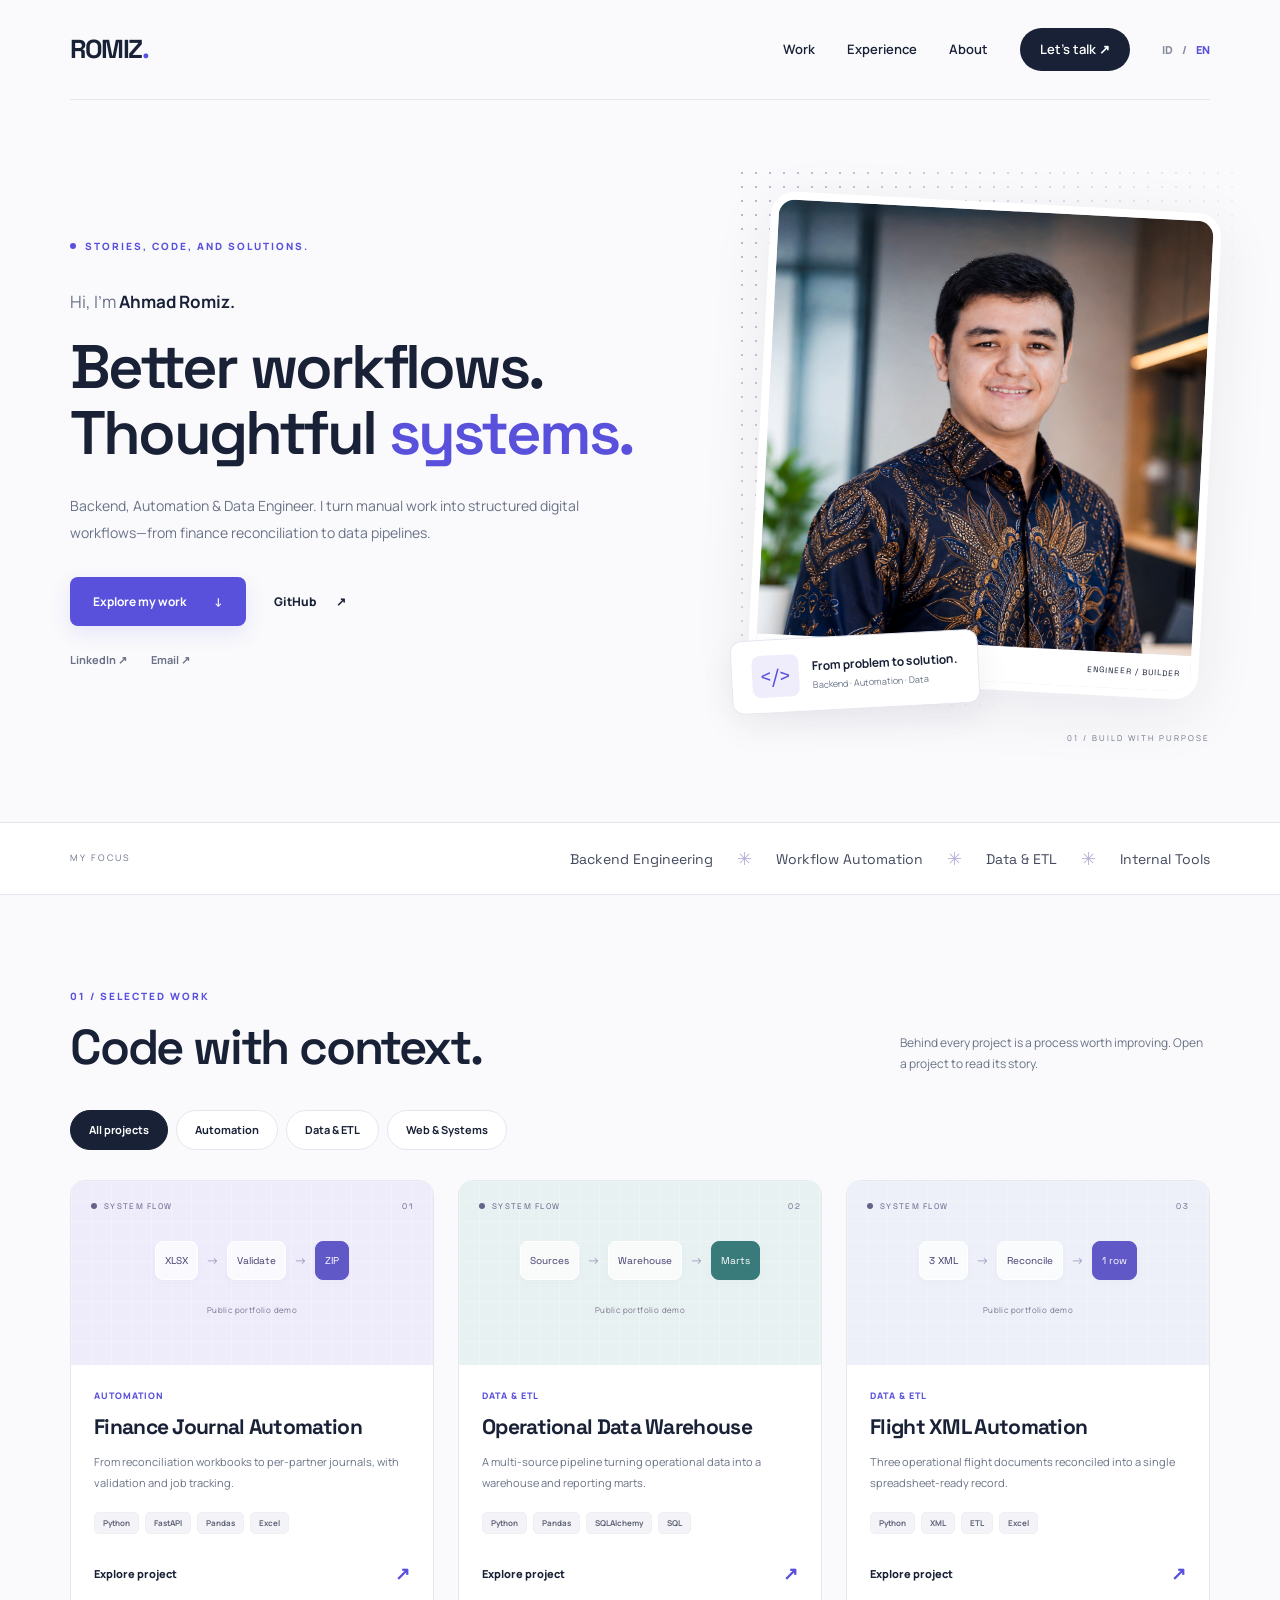
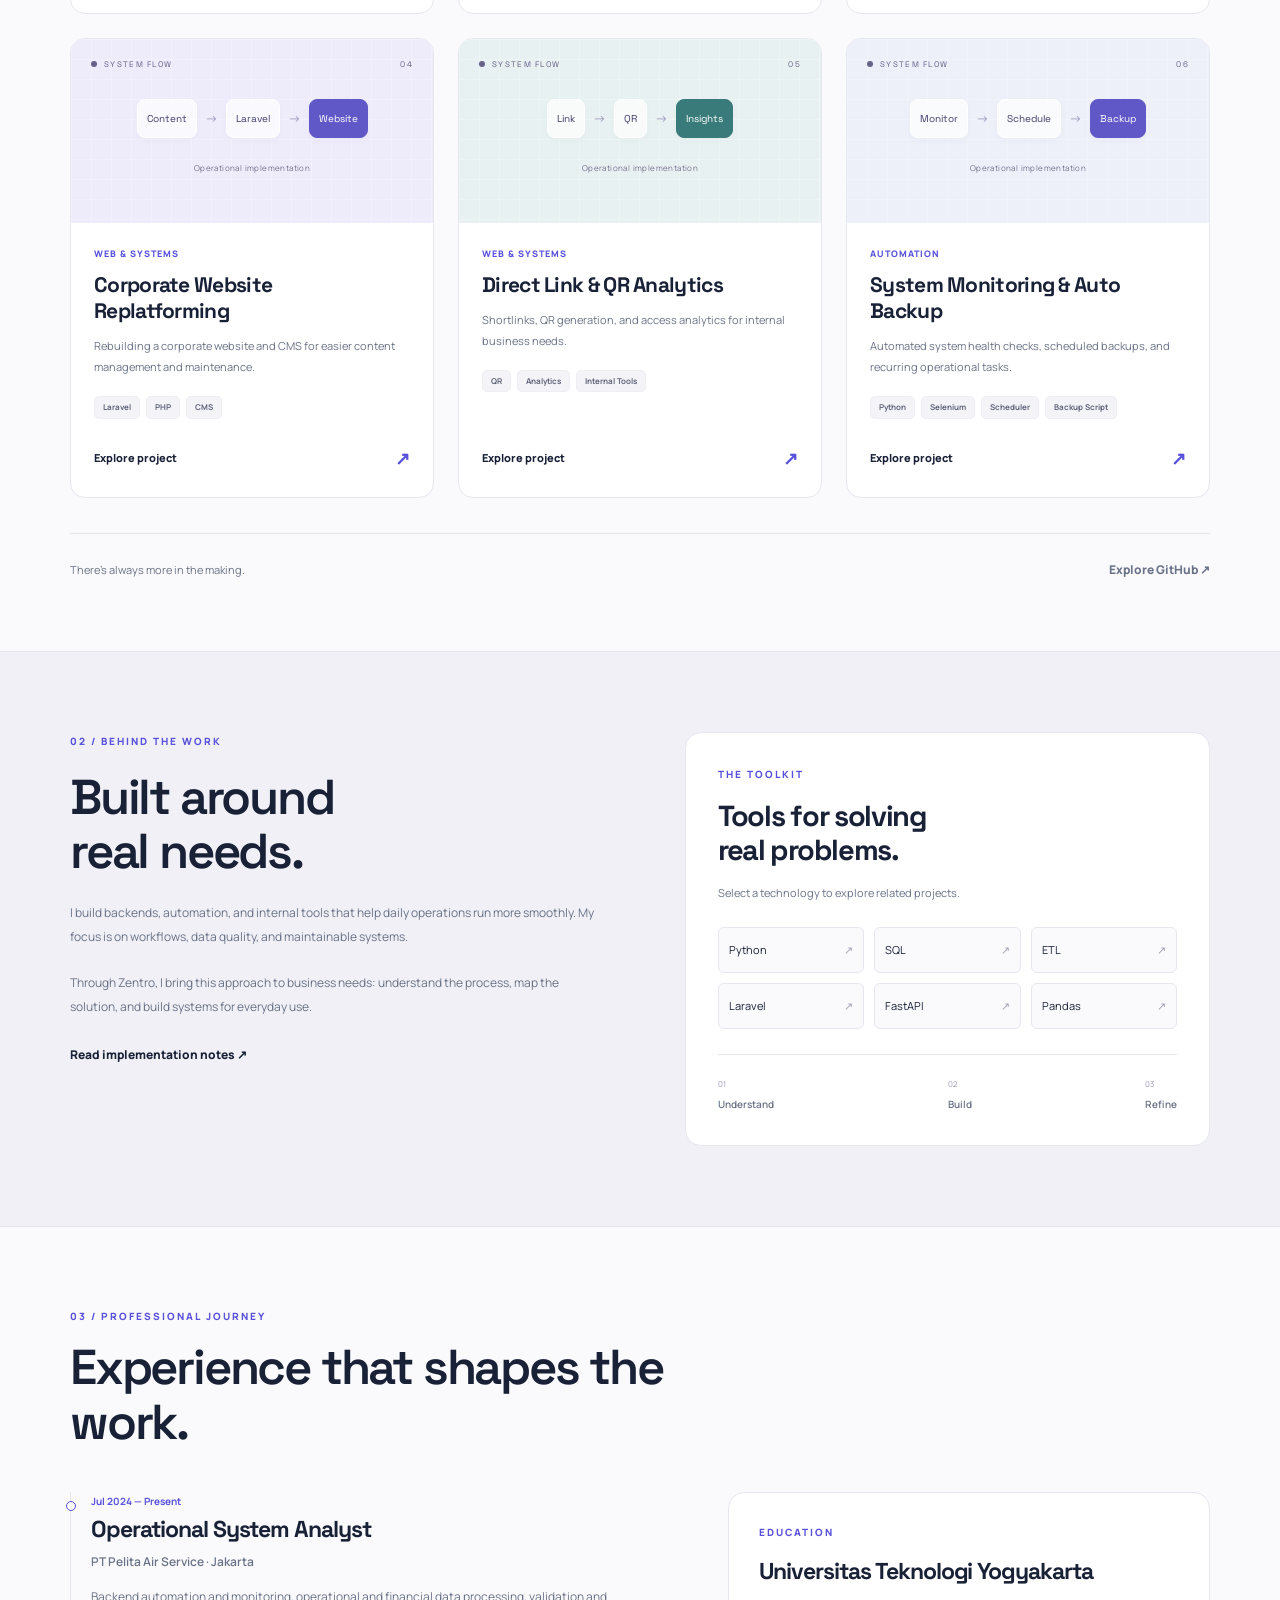
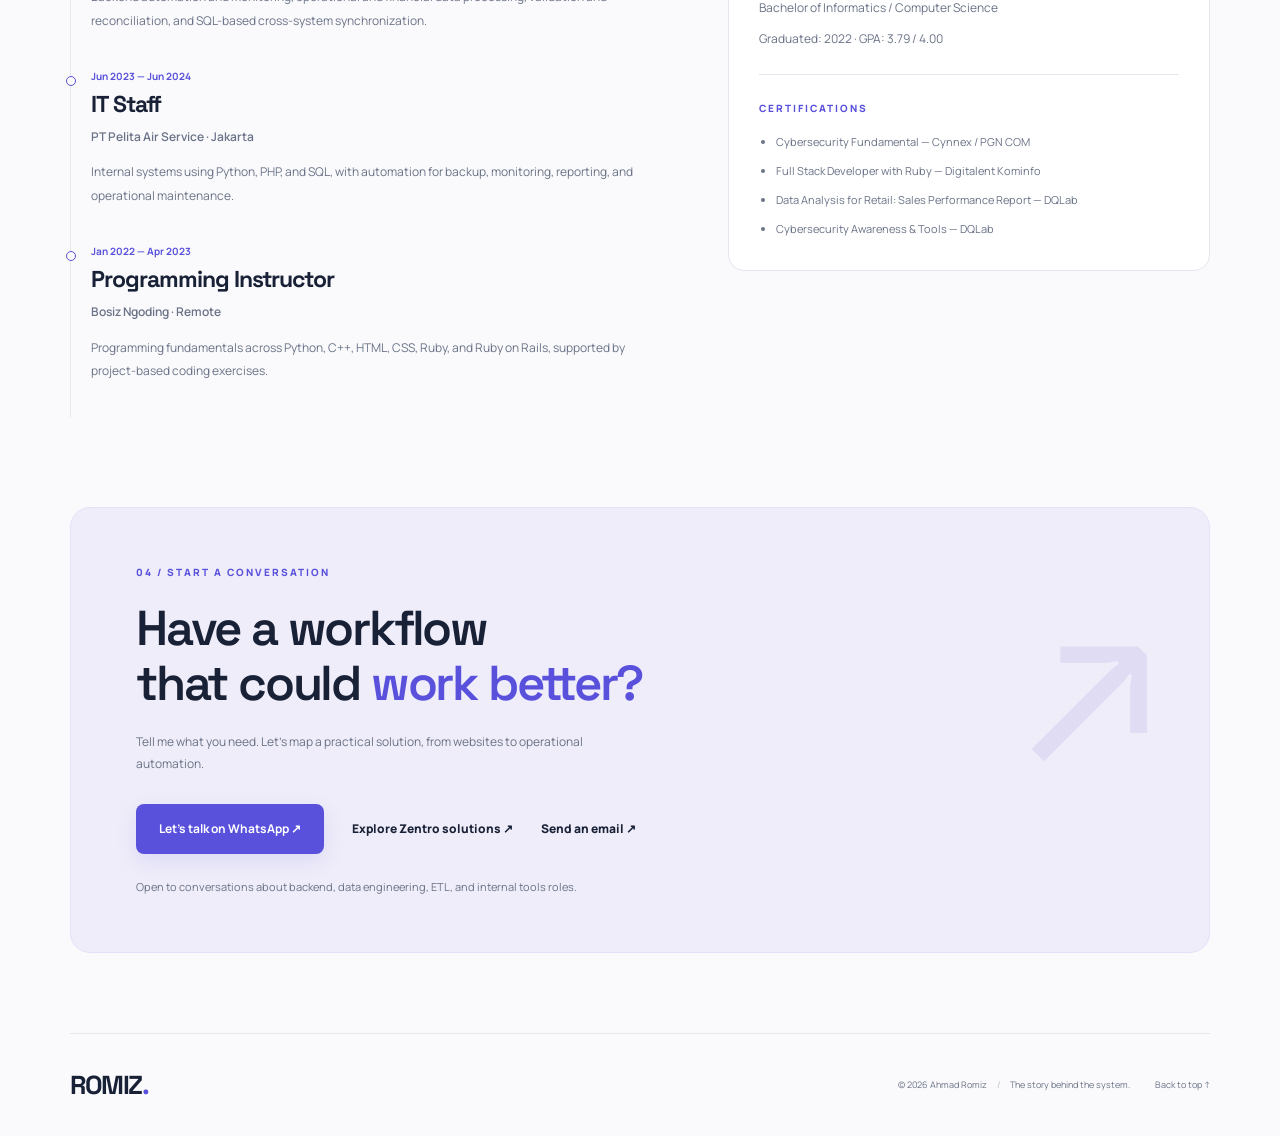
==== index-en.html @ 055989f7 "Refresh personal portfolio with project dialogs and career timeline" ====
<!DOCTYPE html>
<html lang="en"><head>
<meta charset="UTF-8"><meta name="viewport" content="width=device-width, initial-scale=1.0">
<title>Ahmad Romiz — Backend, Automation &amp; Data Engineer</title>
<meta name="description" content="Ahmad Romiz portfolio. Explore backend systems, workflow automation, and data pipelines with implementation case studies.">
<meta name="theme-color" content="#fafafc"><meta property="og:title" content="Ahmad Romiz — Cerita &amp; Karya"><meta property="og:description" content="Backend · Automation · Data Engineering"><meta property="og:type" content="website"><meta property="og:image" content="https://ahmadromiz1.github.io/assets/profile.jpg">
<link rel="icon" type="image/png" href="assets/logo/logo%20only.png"><link rel="preconnect" href="https://fonts.googleapis.com"><link rel="preconnect" href="https://fonts.gstatic.com" crossorigin=""><link href="https://fonts.googleapis.com/css2?family=Manrope:wght@400;500;600;700;800&amp;family=Space+Grotesk:wght@400;500;600;700&amp;display=swap" rel="stylesheet"><link rel="stylesheet" href="portfolio.css">
<script src="portfolio-data.js" defer=""></script><script src="portfolio.js" defer=""></script>
<link rel="canonical" href="https://ahmadromiz1.github.io/index-en.html"></head>
<body>
<a class="skip-link" href="#main">Skip to content</a>
<header class="site-header wrap"><a class="wordmark" href="index-en.html" aria-label="Cerita Romiz">ROMIZ<span>.</span></a><nav aria-label="Main navigation"><a href="#work">Work</a><a href="#experience">Experience</a><a href="#about">About</a><a class="nav-contact" href="#contact">Let’s talk <span aria-hidden="true">↗</span></a></nav><div class="language" aria-label="Language"><a href="index.html" lang="id">ID</a><span>/</span><a href="index-en.html" lang="en" aria-current="page">EN</a></div></header>
<main id="main">
<section class="hero wrap" aria-labelledby="hero-title"><div class="hero-copy"><p class="eyebrow"><span class="status-dot"></span> STORIES, CODE, AND SOLUTIONS.</p><p class="intro">Hi, I’m <strong>Ahmad Romiz.</strong></p><h1 id="hero-title">Better workflows.<br>Thoughtful <span>systems.</span></h1><p class="hero-description">Backend, Automation &amp; Data Engineer. I turn manual work into structured digital workflows—from finance reconciliation to data pipelines.</p><div class="hero-actions"><a class="button primary" href="#work">Explore my work <span aria-hidden="true">↓</span></a><a class="text-link" href="https://github.com/ahmadromiz1" target="_blank" rel="noopener noreferrer">GitHub <span aria-hidden="true">↗</span></a></div><div class="hero-socials"><a href="https://linkedin.com/in/ahmadromiz" target="_blank" rel="noopener noreferrer">LinkedIn ↗</a><a href="mailto:ahmadromiz01@gmail.com">Email ↗</a></div></div><div class="hero-art"><div class="portrait-frame"><img src="assets/profile.jpg" alt="Ahmad Romiz" fetchpriority="high"><div class="portrait-caption"><span>AHMAD ROMIZ</span><span>ENGINEER / BUILDER</span></div></div><div class="floating-note"><span class="note-icon" aria-hidden="true">&lt;/&gt;</span><div><strong>From problem to solution.</strong><small>Backend · Automation · Data</small></div></div><span class="art-coordinate" aria-hidden="true">01 / BUILD WITH PURPOSE</span></div></section>
<div class="expertise-strip"><div class="wrap"><span>MY FOCUS</span><p>Backend Engineering <b>✳</b> Workflow Automation <b>✳</b> Data &amp; ETL <b>✳</b> Internal Tools</p></div></div>
<section class="work-section wrap" id="work" aria-labelledby="work-title"><span id="projects"></span><div class="section-heading"><div><p class="eyebrow">01 / SELECTED WORK</p><h2 id="work-title">Code with context.</h2></div><p>Behind every project is a process worth improving. Open a project to read its story.</p></div><div class="filter-bar" role="group" aria-label="Project filters"><button type="button" class="filter" data-filter="all" aria-pressed="true">All projects</button><button type="button" class="filter" data-filter="automation" aria-pressed="false">Automation</button><button type="button" class="filter" data-filter="data" aria-pressed="false">Data &amp; ETL</button><button type="button" class="filter" data-filter="web" aria-pressed="false">Web &amp; Systems</button></div><div class="active-filter" hidden=""><span id="filter-label"></span><button type="button" id="reset-filter">Clear filter ×</button></div><p id="project-status" class="sr-only" role="status" aria-live="polite"></p><div class="projects-grid"><article class="project-card" data-category="automation" data-tech="Python FastAPI Pandas Excel">
  <div class="project-visual visual-0"><div class="visual-label"><span class="status-dot"></span> SYSTEM FLOW <span>01</span></div><div class="flow"><span class="flow-node">XLSX</span><span class="flow-arrow" aria-hidden="true">→</span><span class="flow-node">Validate</span><span class="flow-arrow" aria-hidden="true">→</span><span class="flow-node">ZIP</span></div><div class="visual-caption">Public portfolio demo</div></div>
  <div class="project-copy"><p class="project-type">Automation</p><h3>Finance Journal Automation</h3><p>From reconciliation workbooks to per-partner journals, with validation and job tracking.</p><div class="tags"><span>Python</span><span>FastAPI</span><span>Pandas</span><span>Excel</span></div><button class="project-open" type="button" data-project="journal" aria-haspopup="dialog">Explore project <span aria-hidden="true">↗</span><span class="sr-only">: Finance Journal Automation</span></button></div></article><article class="project-card" data-category="data" data-tech="Python Pandas SQLAlchemy SQL">
  <div class="project-visual visual-1"><div class="visual-label"><span class="status-dot"></span> SYSTEM FLOW <span>02</span></div><div class="flow"><span class="flow-node">Sources</span><span class="flow-arrow" aria-hidden="true">→</span><span class="flow-node">Warehouse</span><span class="flow-arrow" aria-hidden="true">→</span><span class="flow-node">Marts</span></div><div class="visual-caption">Public portfolio demo</div></div>
  <div class="project-copy"><p class="project-type">Data &amp; ETL</p><h3>Operational Data Warehouse</h3><p>A multi-source pipeline turning operational data into a warehouse and reporting marts.</p><div class="tags"><span>Python</span><span>Pandas</span><span>SQLAlchemy</span><span>SQL</span></div><button class="project-open" type="button" data-project="warehouse" aria-haspopup="dialog">Explore project <span aria-hidden="true">↗</span><span class="sr-only">: Operational Data Warehouse</span></button></div></article><article class="project-card" data-category="data" data-tech="Python XML ETL Excel">
  <div class="project-visual visual-2"><div class="visual-label"><span class="status-dot"></span> SYSTEM FLOW <span>03</span></div><div class="flow"><span class="flow-node">3 XML</span><span class="flow-arrow" aria-hidden="true">→</span><span class="flow-node">Reconcile</span><span class="flow-arrow" aria-hidden="true">→</span><span class="flow-node">1 row</span></div><div class="visual-caption">Public portfolio demo</div></div>
  <div class="project-copy"><p class="project-type">Data &amp; ETL</p><h3>Flight XML Automation</h3><p>Three operational flight documents reconciled into a single spreadsheet-ready record.</p><div class="tags"><span>Python</span><span>XML</span><span>ETL</span><span>Excel</span></div><button class="project-open" type="button" data-project="flight" aria-haspopup="dialog">Explore project <span aria-hidden="true">↗</span><span class="sr-only">: Flight XML Automation</span></button></div></article><article class="project-card" data-category="web" data-tech="Laravel PHP CMS">
  <div class="project-visual visual-3"><div class="visual-label"><span class="status-dot"></span> SYSTEM FLOW <span>04</span></div><div class="flow"><span class="flow-node">Content</span><span class="flow-arrow" aria-hidden="true">→</span><span class="flow-node">Laravel</span><span class="flow-arrow" aria-hidden="true">→</span><span class="flow-node">Website</span></div><div class="visual-caption">Operational implementation</div></div>
  <div class="project-copy"><p class="project-type">Web &amp; Systems</p><h3>Corporate Website Replatforming</h3><p>Rebuilding a corporate website and CMS for easier content management and maintenance.</p><div class="tags"><span>Laravel</span><span>PHP</span><span>CMS</span></div><button class="project-open" type="button" data-project="corporate" aria-haspopup="dialog">Explore project <span aria-hidden="true">↗</span><span class="sr-only">: Corporate Website Replatforming</span></button></div></article><article class="project-card" data-category="web" data-tech="QR Analytics Internal Tools">
  <div class="project-visual visual-4"><div class="visual-label"><span class="status-dot"></span> SYSTEM FLOW <span>05</span></div><div class="flow"><span class="flow-node">Link</span><span class="flow-arrow" aria-hidden="true">→</span><span class="flow-node">QR</span><span class="flow-arrow" aria-hidden="true">→</span><span class="flow-node">Insights</span></div><div class="visual-caption">Operational implementation</div></div>
  <div class="project-copy"><p class="project-type">Web &amp; Systems</p><h3>Direct Link &amp; QR Analytics</h3><p>Shortlinks, QR generation, and access analytics for internal business needs.</p><div class="tags"><span>QR</span><span>Analytics</span><span>Internal Tools</span></div><button class="project-open" type="button" data-project="links" aria-haspopup="dialog">Explore project <span aria-hidden="true">↗</span><span class="sr-only">: Direct Link &amp; QR Analytics</span></button></div></article><article class="project-card" data-category="automation" data-tech="Python Selenium Scheduler Backup Script">
  <div class="project-visual visual-5"><div class="visual-label"><span class="status-dot"></span> SYSTEM FLOW <span>06</span></div><div class="flow"><span class="flow-node">Monitor</span><span class="flow-arrow" aria-hidden="true">→</span><span class="flow-node">Schedule</span><span class="flow-arrow" aria-hidden="true">→</span><span class="flow-node">Backup</span></div><div class="visual-caption">Operational implementation</div></div>
  <div class="project-copy"><p class="project-type">Automation</p><h3>System Monitoring &amp; Auto Backup</h3><p>Automated system health checks, scheduled backups, and recurring operational tasks.</p><div class="tags"><span>Python</span><span>Selenium</span><span>Scheduler</span><span>Backup Script</span></div><button class="project-open" type="button" data-project="monitoring" aria-haspopup="dialog">Explore project <span aria-hidden="true">↗</span><span class="sr-only">: System Monitoring &amp; Auto Backup</span></button></div></article></div><p class="empty-state" hidden="">No projects match these filters. Try clearing the filters.</p><div class="archive-link"><span>There’s always more in the making.</span><a class="text-link" href="https://github.com/ahmadromiz1?tab=repositories" target="_blank" rel="noopener noreferrer">Explore GitHub ↗</a></div><noscript><p>Enable JavaScript to open project details. Case studies are also available in <a href="/cerita-romiz/cerita-en.html">implementation notes</a>.</p></noscript></section>
<section class="about-section" id="about"><div class="wrap about-grid"><div><p class="eyebrow">02 / BEHIND THE WORK</p><h2>Built around<br>real needs.</h2><p>I build backends, automation, and internal tools that help daily operations run more smoothly. My focus is on workflows, data quality, and maintainable systems.</p><p>Through Zentro, I bring this approach to business needs: understand the process, map the solution, and build systems for everyday use.</p><a class="text-link" href="/cerita-romiz/cerita-en.html">Read implementation notes ↗</a></div><div class="skills-panel"><span id="skills"></span><p class="eyebrow">THE TOOLKIT</p><h3>Tools for solving<br>real problems.</h3><p>Select a technology to explore related projects.</p><div class="skills-grid"><button class="skill" type="button" data-skill="Python" aria-pressed="false">Python<span aria-hidden="true">↗</span></button><button class="skill" type="button" data-skill="SQL" aria-pressed="false">SQL<span aria-hidden="true">↗</span></button><button class="skill" type="button" data-skill="ETL" aria-pressed="false">ETL<span aria-hidden="true">↗</span></button><button class="skill" type="button" data-skill="Laravel" aria-pressed="false">Laravel<span aria-hidden="true">↗</span></button><button class="skill" type="button" data-skill="FastAPI" aria-pressed="false">FastAPI<span aria-hidden="true">↗</span></button><button class="skill" type="button" data-skill="Pandas" aria-pressed="false">Pandas<span aria-hidden="true">↗</span></button></div><div class="approach"><span>01 <strong>Understand</strong></span><span>02 <strong>Build</strong></span><span>03 <strong>Refine</strong></span></div></div></div></section>
<section id="experience" class="experience-section wrap"><div class="section-heading"><div><p class="eyebrow">03 / PROFESSIONAL JOURNEY</p><h2>Experience that shapes the work.</h2></div></div><div class="career-layout"><div class="career-timeline"><article class="career-item"><p class="career-date">Jul 2024 — Present</p><h3>Operational System Analyst</h3><p class="career-company">PT Pelita Air Service · Jakarta</p><p>Backend automation and monitoring, operational and financial data processing, validation and reconciliation, and SQL-based cross-system synchronization.</p></article><article class="career-item"><p class="career-date">Jun 2023 — Jun 2024</p><h3>IT Staff</h3><p class="career-company">PT Pelita Air Service · Jakarta</p><p>Internal systems using Python, PHP, and SQL, with automation for backup, monitoring, reporting, and operational maintenance.</p></article><article class="career-item"><p class="career-date">Jan 2022 — Apr 2023</p><h3>Programming Instructor</h3><p class="career-company">Bosiz Ngoding · Remote</p><p>Programming fundamentals across Python, C++, HTML, CSS, Ruby, and Ruby on Rails, supported by project-based coding exercises.</p></article></div><aside class="education-panel" id="education"><p class="eyebrow">EDUCATION</p><h3>Universitas Teknologi Yogyakarta</h3><p>Bachelor of Informatics / Computer Science</p><p>Graduated: 2022 · GPA: 3.79 / 4.00</p><div class="certifications"><p class="eyebrow">CERTIFICATIONS</p><ul><li>Cybersecurity Fundamental — Cynnex / PGN COM</li><li>Full Stack Developer with Ruby — Digitalent Kominfo</li><li>Data Analysis for Retail: Sales Performance Report — DQLab</li><li>Cybersecurity Awareness &amp; Tools — DQLab</li></ul></div></aside></div></section><section class="contact-section wrap" id="contact"><div class="contact-panel"><p class="eyebrow">04 / START A CONVERSATION</p><h2>Have a workflow<br>that could <span>work better?</span></h2><p>Tell me what you need. Let’s map a practical solution, from websites to operational automation.</p><div class="hero-actions"><a class="button primary" href="https://wa.me/6285742864832?text=Hi%20Romiz%2C%20I%20would%20like%20to%20discuss%20a%20project." target="_blank" rel="noopener noreferrer">Let’s talk on WhatsApp ↗</a><a class="text-link" href="/cerita-romiz/jual-en.html">Explore Zentro solutions ↗</a><a class="text-link" href="mailto:ahmadromiz01@gmail.com">Send an email ↗</a></div><p class="career-contact">Open to conversations about backend, data engineering, ETL, and internal tools roles.</p></div></section>
</main><footer class="wrap footer"><a class="wordmark" href="#">ROMIZ<span>.</span></a><p>© <span id="year">2026</span> Ahmad Romiz <span class="footer-divider">/</span> The story behind the system.</p><a href="#main">Back to top ↑</a></footer>
<dialog id="project-dialog" aria-labelledby="dialog-title"><div class="dialog-top"><span class="eyebrow">PROJECT STORY</span><button class="dialog-close" type="button" aria-label="Close project details">×</button></div><div id="dialog-content"></div></dialog>
</body></html>
---- portfolio.css ----
:root{--ink:#192137;--muted:#697286;--purple:#5951dc;--line:#e5e7ef;--paper:#fafafc;--soft:#efedfc;--display:'Space Grotesk',sans-serif;--body:'Manrope',sans-serif}*{box-sizing:border-box}html{scroll-behavior:smooth;scroll-padding-top:32px}body{margin:0;color:var(--ink);background:var(--paper);font:15px/1.8 var(--body)}a{color:inherit;text-decoration:none}button{font:inherit;cursor:pointer}a,button{-webkit-tap-highlight-color:transparent}button:focus-visible,a:focus-visible{outline:3px solid var(--purple);outline-offset:5px}button{color:inherit}img{max-width:100%;display:block}h1,h2,h3,p{margin:0}h1,h2,h3{font-family:var(--display);line-height:1.12;letter-spacing:-.045em}h2{font-size:clamp(32px,4vw,49px);font-weight:600}p{color:var(--muted)}.wrap{width:min(1140px,calc(100% - 96px));margin-inline:auto}.sr-only{position:absolute;width:1px;height:1px;padding:0;overflow:hidden;clip-path:inset(50%);white-space:nowrap}.skip-link{position:fixed;left:20px;top:-80px;z-index:20;padding:10px 20px;background:var(--ink);color:white}.skip-link:focus{top:10px}.site-header{display:flex;align-items:center;gap:32px;min-height:100px;border-bottom:1px solid var(--line)}.wordmark{font-family:var(--display);font-size:26px;font-weight:700;letter-spacing:-1.5px}.wordmark>span{color:var(--purple)}nav{display:flex;align-items:center;gap:32px;margin-left:auto;font-weight:600;font-size:13px}nav a:hover,.text-link:hover,.footer>a:last-child:hover{color:var(--purple)}.nav-contact{background:var(--ink);color:white;border-radius:30px;padding:10px 20px}.nav-contact:hover{background:var(--purple);color:white}.language{display:flex;gap:9px;align-items:center;font-size:11px;font-weight:800;color:#858b9d}.language [aria-current]{color:var(--purple)}.hero{display:grid;grid-template-columns:1.35fr 1fr;gap:80px;align-items:center;padding-block:90px 105px}.eyebrow{font-size:10px;letter-spacing:2px;font-weight:800;color:var(--purple);display:flex;gap:9px;align-items:center}.status-dot{display:inline-block;width:6px;height:6px;background:currentColor;border-radius:50%;flex:none}.intro{font-size:17px;margin-top:32px;color:var(--muted)}.intro strong{color:var(--ink);font-weight:700}h1{font-size:clamp(42px,4.8vw,66px);font-weight:600;margin-top:16px;line-height:1.08}h1 span,.contact-panel h2 span{color:var(--purple)}.hero-description{max-width:510px;margin-top:26px;font-size:14px;line-height:1.95}.hero-actions{display:flex;align-items:center;flex-wrap:wrap;gap:28px;margin-top:30px}.button{display:inline-flex;align-items:center;justify-content:center;gap:28px;font-weight:700;font-size:12px;padding:14px 23px;border-radius:8px;transition:background .2s,transform .2s}.primary{color:white;background:var(--purple);box-shadow:0 7px 20px #5951dc20}.primary:hover{background:#443bc3;transform:translateY(-2px)}.text-link{font-size:12px;font-weight:800;display:inline-flex;gap:20px;align-items:center}.hero-art{position:relative;padding:12px 0 28px}.hero-art:before{content:'';position:absolute;inset:-24px -24px 0;background-image:radial-gradient(#b6b3d0 1px,transparent 1px);background-size:14px 14px;z-index:-1;mask-image:linear-gradient(120deg,#000,transparent 75%)}.portrait-frame{position:relative;border:8px solid white;border-radius:24px;overflow:hidden;transform:rotate(3deg);box-shadow:0 16px 60px #25234b14;background:#ebeaf3}.portrait-frame img{width:100%;aspect-ratio:1;object-fit:cover}.portrait-caption{display:flex;justify-content:space-between;gap:8px;padding:13px 10px;background:white;font:8px var(--display);letter-spacing:1px}.floating-note{display:flex;gap:13px;align-items:center;position:absolute;bottom:8px;left:-28px;border:1px solid var(--line);padding:15px 20px;border-radius:12px;background:white;box-shadow:0 12px 35px #27244510;transform:rotate(-3deg)}.note-icon{font:20px var(--display);color:var(--purple);background:var(--soft);padding:8px;border-radius:8px}.floating-note strong{display:block;font-size:12px}.floating-note small{display:block;font-size:9px;color:var(--muted)}.art-coordinate{position:absolute;right:0;bottom:-28px;font-size:8px;letter-spacing:2px;color:var(--muted)}.expertise-strip{border-block:1px solid var(--line);background:white}.expertise-strip>.wrap{display:flex;align-items:center;justify-content:space-between;gap:28px;padding-block:24px}.expertise-strip span{font-size:9px;letter-spacing:2px;color:var(--muted);white-space:nowrap}.expertise-strip p{display:flex;align-items:center;flex-wrap:wrap;gap:24px;font:14px var(--display);color:#42495d}.expertise-strip b{font-size:18px;color:#b4b0da;font-weight:400}.work-section{padding-block:92px 70px}.section-heading{display:flex;justify-content:space-between;gap:40px;align-items:end}.section-heading h2{margin-top:15px}.section-heading>p{max-width:310px;font-size:12px}.filter-bar{display:flex;gap:8px;flex-wrap:wrap;margin-block:35px 30px}.filter{border:1px solid var(--line);background:white;border-radius:30px;padding:9px 18px;font-size:11px;font-weight:700}.filter:hover{border-color:#b0abe9}.filter[aria-pressed=true]{background:var(--ink);border-color:var(--ink);color:white}.projects-grid{display:grid;grid-template-columns:repeat(3,minmax(0,1fr));gap:24px}.project-card{border:1px solid var(--line);border-radius:15px;overflow:hidden;background:white;transition:box-shadow .2s,transform .2s;display:flex;flex-direction:column}.project-card:hover{box-shadow:0 15px 35px #23214d0a;transform:translateY(-4px)}.project-visual{padding:20px 20px 16px;min-height:184px;background:#eeecfb;background-image:linear-gradient(#ffffff38 1px,transparent 1px),linear-gradient(90deg,#ffffff38 1px,transparent 1px);background-size:20px 20px}.visual-1,.visual-4{background-color:#e8f1f1}.visual-2,.visual-5{background-color:#edf0f9}.visual-label{font:8px var(--display);display:flex;align-items:center;gap:7px;letter-spacing:1.3px;color:#676289}.visual-label>span:last-child{margin-left:auto}.flow{display:flex;align-items:center;justify-content:center;gap:8px;margin-block:30px 23px}.flow-node{padding:12px 9px;border:1px solid #fff;border-radius:8px;background:#ffffffbd;box-shadow:0 3px 8px #33334c06;font:10px var(--display);color:#403c6d;white-space:nowrap}.flow-node:last-child{background:#6158c8;color:white;border-color:#6158c8}.visual-1 .flow-node:last-child,.visual-4 .flow-node:last-child{background:#397b7a;border-color:#397b7a}.flow-arrow{color:#9a96bc;font-size:13px}.visual-caption{color:#76708d;text-align:center;font-size:8px;letter-spacing:.4px}.project-copy{padding:23px;display:flex;flex-direction:column;flex:1}.project-type{font-size:9px;letter-spacing:1px;text-transform:uppercase;color:var(--purple);font-weight:800}.project-copy h3{font-size:21px;letter-spacing:-.7px;margin-top:10px;line-height:1.25}.project-copy>p:not(.project-type){font-size:11px;margin-top:12px;line-height:1.9}.tags{display:flex;flex-wrap:wrap;gap:6px;margin-top:18px}.tags span{font-size:8px;font-weight:700;background:#f4f4f8;border:1px solid #eeeef3;padding:3px 8px;border-radius:5px;color:#606479}.project-open{margin-top:auto;padding:23px 0 0;border:0;background:transparent;text-align:left;font-size:11px;font-weight:800;display:flex;align-items:center;justify-content:space-between;gap:16px}.project-open>span:not(.sr-only){font-size:18px;color:var(--purple)}.project-open:hover{color:var(--purple)}.archive-link{display:flex;align-items:center;justify-content:space-between;gap:20px;border-top:1px solid var(--line);margin-top:35px;padding-top:25px;font-size:11px;color:var(--muted)}.active-filter{display:flex;align-items:center;gap:15px;margin-bottom:24px;font-size:12px;color:var(--purple)}.active-filter button{border:0;background:transparent;text-decoration:underline;font-size:11px}.empty-state{padding:40px;border:1px dashed var(--line);text-align:center}.about-section{background:#f0f0f6;border-block:1px solid var(--line);padding-block:80px}.about-grid{display:grid;grid-template-columns:1fr 1fr;gap:90px}.about-grid h2{margin-top:20px}.about-grid p:not(.eyebrow){font-size:12px;margin-top:22px;line-height:2}.about-grid .text-link{margin-top:25px}.skills-panel{background:white;border:1px solid var(--line);padding:32px;border-radius:16px}.skills-panel h3{font-size:29px;margin-top:16px;line-height:1.2}.skills-panel p:not(.eyebrow){font-size:11px;margin-top:14px}.skills-grid{display:grid;grid-template-columns:repeat(3,minmax(0,1fr));gap:10px;margin-top:23px}.skill{border:1px solid var(--line);padding:12px 10px;background:var(--paper);border-radius:6px;text-align:left;font-size:11px;display:flex;align-items:center;justify-content:space-between;gap:8px}.skill span{color:#a2a2b7}.skill:hover,.skill[aria-pressed=true]{border-color:var(--purple);color:var(--purple);background:var(--soft)}.approach{display:flex;justify-content:space-between;gap:10px;border-top:1px solid var(--line);padding-top:22px;margin-top:25px;font-size:8px;color:#9995bc}.approach strong{display:block;font-size:10px;font-weight:600;color:var(--muted);margin-top:4px}.contact-section{padding-block:80px}.contact-panel{border:1px solid #e4e1f8;background:#efedf9;border-radius:20px;padding:55px 65px;position:relative;overflow:hidden}.contact-panel:after{content:'↗';font:230px var(--display);position:absolute;right:45px;top:25px;color:#e0dcf4;pointer-events:none}.contact-panel>*{position:relative;z-index:1}.contact-panel h2{margin-top:20px;font-size:clamp(32px,4vw,49px)}.contact-panel>p:not(.eyebrow){max-width:460px;font-size:12px;margin-top:20px}.footer{display:flex;align-items:center;gap:25px;border-top:1px solid var(--line);padding-block:28px}.footer p{font-size:9px;margin-left:auto}.footer>a:last-child{font-size:9px;color:var(--muted)}.footer-divider{margin-inline:8px;color:#bbb}dialog{color:var(--ink);border:1px solid var(--line);border-radius:20px;background:white;width:min(720px,calc(100% - 32px));max-height:88dvh;padding:30px;overscroll-behavior:contain;box-shadow:0 30px 100px #14172b30}dialog::backdrop{background:#12152999;backdrop-filter:blur(5px)}.dialog-top{display:flex;justify-content:space-between;align-items:center;gap:20px;border-bottom:1px solid var(--line);padding-bottom:18px;margin-bottom:25px}.dialog-close{border:1px solid var(--line);background:var(--paper);border-radius:50%;width:38px;height:38px;font-size:25px;line-height:1}.dialog-close:hover{background:var(--soft)}#dialog-title{font-size:32px;line-height:1.2}#dialog-content>p{font-size:13px;margin-top:15px}#dialog-content h3{font-size:17px;margin-top:26px;letter-spacing:-.3px}#dialog-content h3+p,#dialog-content li{font-size:12px;color:var(--muted);margin-top:8px;line-height:1.9}#dialog-content ul{padding-left:20px}#dialog-content .dialog-note{background:var(--paper);border-left:3px solid var(--purple);padding:14px 18px;margin-top:22px}.dialog-actions{display:flex;flex-wrap:wrap;gap:22px;align-items:center;border-top:1px solid var(--line);margin-top:28px;padding-top:24px}body.dialog-open{overflow:hidden}[hidden]{display:none!important}
@media(min-width:1450px){.hero{padding-block:115px 125px}}@media(max-width:1050px){.wrap{width:calc(100% - 64px)}.hero{gap:45px}.hero h1{font-size:49px}.expertise-strip p{gap:14px;font-size:12px}.projects-grid{gap:16px}.project-copy{padding:20px}.project-visual{padding-inline:14px}.flow{gap:6px}.flow-node{font-size:9px;padding:12px 6px}.about-grid{gap:40px}.contact-panel:after{right:20px;font-size:180px}}@media(max-width:780px){.wrap{width:calc(100% - 40px)}.site-header{min-height:80px;gap:20px}nav{gap:20px;font-size:11px}.nav-contact{padding:7px 12px}.hero{gap:35px;padding-block:65px}.hero h1{font-size:43px}.intro{font-size:14px}.hero-description{font-size:12px}.hero .eyebrow{font-size:8px;letter-spacing:1px}.hero-actions{gap:20px}.button{padding:12px 18px;gap:15px;font-size:11px}.floating-note{padding:10px 13px;left:-20px}.floating-note strong{font-size:9px}.floating-note small{font-size:8px}.note-icon{font-size:15px}.portrait-caption{font-size:6px;letter-spacing:.5px}.expertise-strip>.wrap{align-items:flex-start;flex-direction:column;gap:12px}.expertise-strip p{gap:16px}.section-heading{align-items:start;gap:20px}.section-heading>p{max-width:240px;font-size:11px}.projects-grid{grid-template-columns:repeat(2,minmax(0,1fr))}.flow-node{font-size:10px;padding:12px 9px}.about-grid{grid-template-columns:1fr 1fr;gap:30px}.skills-panel{padding:23px}.skills-grid{grid-template-columns:repeat(2,minmax(0,1fr))}.contact-panel{padding:40px}.contact-panel:after{opacity:.6;right:-35px}.footer{flex-wrap:wrap;gap:12px}.footer p{margin-left:auto}.footer-divider{display:none}.work-section{padding-top:65px}}@media(max-width:560px){.site-header{gap:16px}.wordmark{font-size:23px}nav{gap:16px}nav .nav-contact{display:none}.language{font-size:10px;gap:6px}.hero{grid-template-columns:1fr;gap:50px;padding-block:45px 65px}.hero .eyebrow{font-size:9px}.intro{margin-top:25px}.hero h1{font-size:clamp(39px,9.7vw,55px)}.hero-description{font-size:13px;max-width:440px}.hero-art{width:80%;max-width:330px;margin-inline:auto}.floating-note{left:-16px}.floating-note strong{font-size:11px}.floating-note small{font-size:9px}.portrait-caption{font-size:7px}.art-coordinate{font-size:7px;bottom:-15px}.expertise-strip p{font-size:11px;gap:12px}.expertise-strip p b:nth-of-type(2){display:none}.section-heading{display:block}.section-heading>p{max-width:100%;margin-top:18px;font-size:12px}.section-heading h2{font-size:35px}.filter-bar{gap:7px;margin-block:25px}.filter{font-size:10px;padding:8px 12px}.projects-grid{grid-template-columns:1fr;gap:22px}.project-visual{min-height:190px;padding:22px}.flow{margin-block:30px 24px;gap:15px}.flow-node{font-size:12px;padding:13px}.project-copy{padding:24px}.project-copy h3{font-size:24px}.project-copy>p:not(.project-type){font-size:12px}.tags span{font-size:9px}.project-open{font-size:12px}.archive-link{align-items:start;flex-direction:column;gap:10px}.about-section{padding-block:55px}.about-grid{grid-template-columns:1fr;gap:35px}.about-grid h2{font-size:37px}.about-grid p:not(.eyebrow){font-size:13px}.skills-panel{padding:27px}.skills-grid{grid-template-columns:repeat(3,minmax(0,1fr))}.skills-panel p:not(.eyebrow){font-size:11px}.skill{font-size:10px}.contact-section{padding-block:50px}.contact-panel{padding:32px 25px}.contact-panel:after{display:none}.contact-panel h2{font-size:34px}.contact-panel .hero-actions{gap:22px;align-items:start;flex-direction:column}.footer{justify-content:space-between;padding-block:24px}.footer p{order:3;width:100%;margin:0;font-size:9px}.footer-divider{display:inline}.footer>a:last-child{font-size:10px}dialog{padding:22px}#dialog-title{font-size:28px}.dialog-actions{align-items:start;flex-direction:column}}
@media(prefers-reduced-motion:reduce){html{scroll-behavior:auto}*,*:before,*:after{transition:none!important;animation:none!important}}

/* Personal portfolio: career and education retained from the original site. */
.hero-socials{display:flex;gap:24px;margin-top:24px;font-size:11px;font-weight:700;color:var(--muted)}.hero-socials a:hover{color:var(--purple)}.portrait-frame img{object-position:50% 25%}.experience-section{padding-block:80px 10px}.experience-section .section-heading{max-width:650px}.career-layout{display:grid;grid-template-columns:1.2fr 1fr;gap:80px;margin-top:42px}.career-timeline{padding-left:20px;border-left:1px solid var(--line)}.career-item{position:relative;padding-bottom:35px}.career-item:before{content:'';position:absolute;left:-25px;top:9px;width:8px;height:8px;border:1px solid var(--purple);border-radius:50%;background:var(--paper)}.career-date{font-size:10px;color:var(--purple);font-weight:700}.career-item h3{font-size:23px;margin-top:7px}.career-company{font-size:12px;margin-top:8px;font-weight:600}.career-item>p:last-child{font-size:12px;line-height:1.95;margin-top:13px}.education-panel{align-self:start;border:1px solid var(--line);border-radius:16px;background:white;padding:30px}.education-panel h3{font-size:23px;margin-top:16px;line-height:1.3}.education-panel>p:not(.eyebrow){font-size:12px;margin-top:10px}.certifications{border-top:1px solid var(--line);padding-top:24px;margin-top:24px}.certifications ul{padding-left:17px;margin-bottom:0}.certifications li{font-size:11px;line-height:1.9;color:var(--muted);margin-top:8px}.career-contact{font-size:11px!important;margin-top:23px!important}
@media(max-width:780px){nav{gap:15px}.career-layout{gap:35px}}@media(max-width:560px){nav a[href='#about']{display:none}.site-header{gap:14px}nav{gap:12px;font-size:10px}.career-layout{grid-template-columns:1fr;gap:10px}.experience-section{padding-top:55px}.experience-section h2{font-size:34px}.education-panel{padding:26px}}
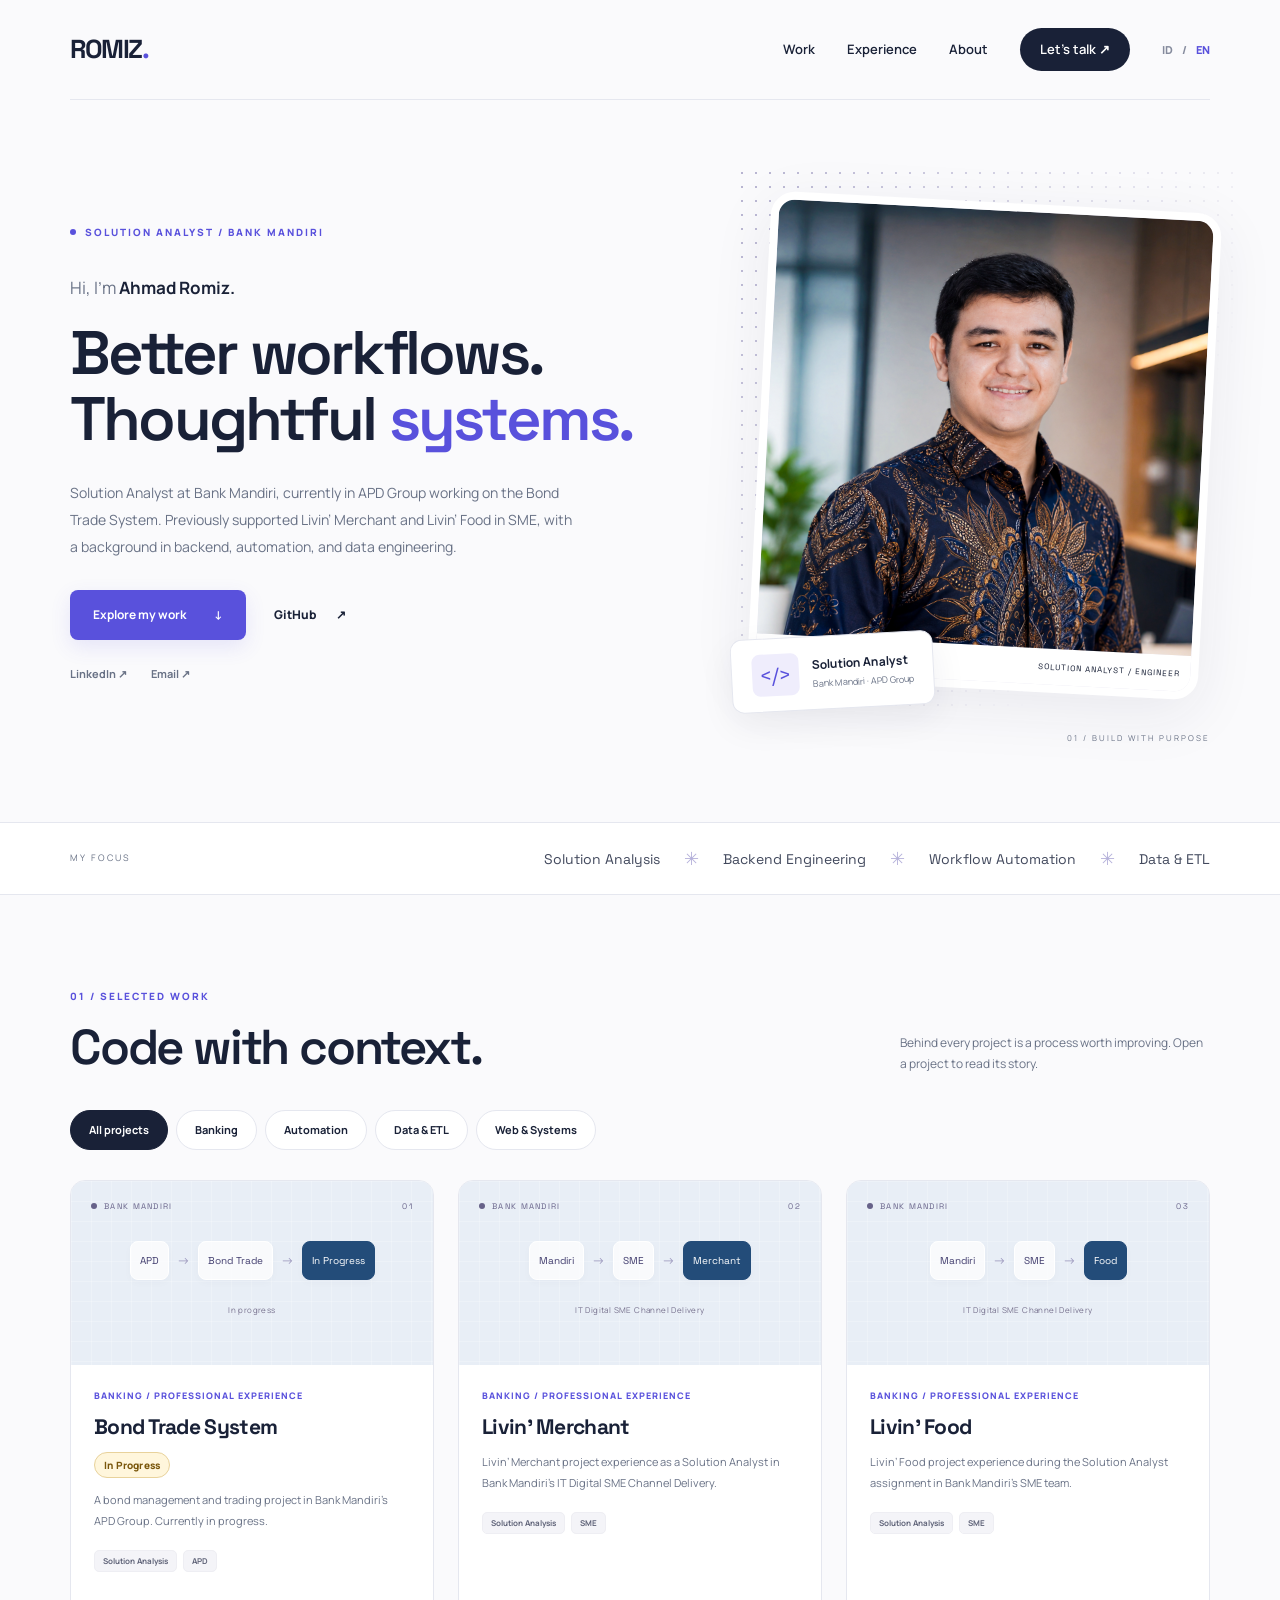
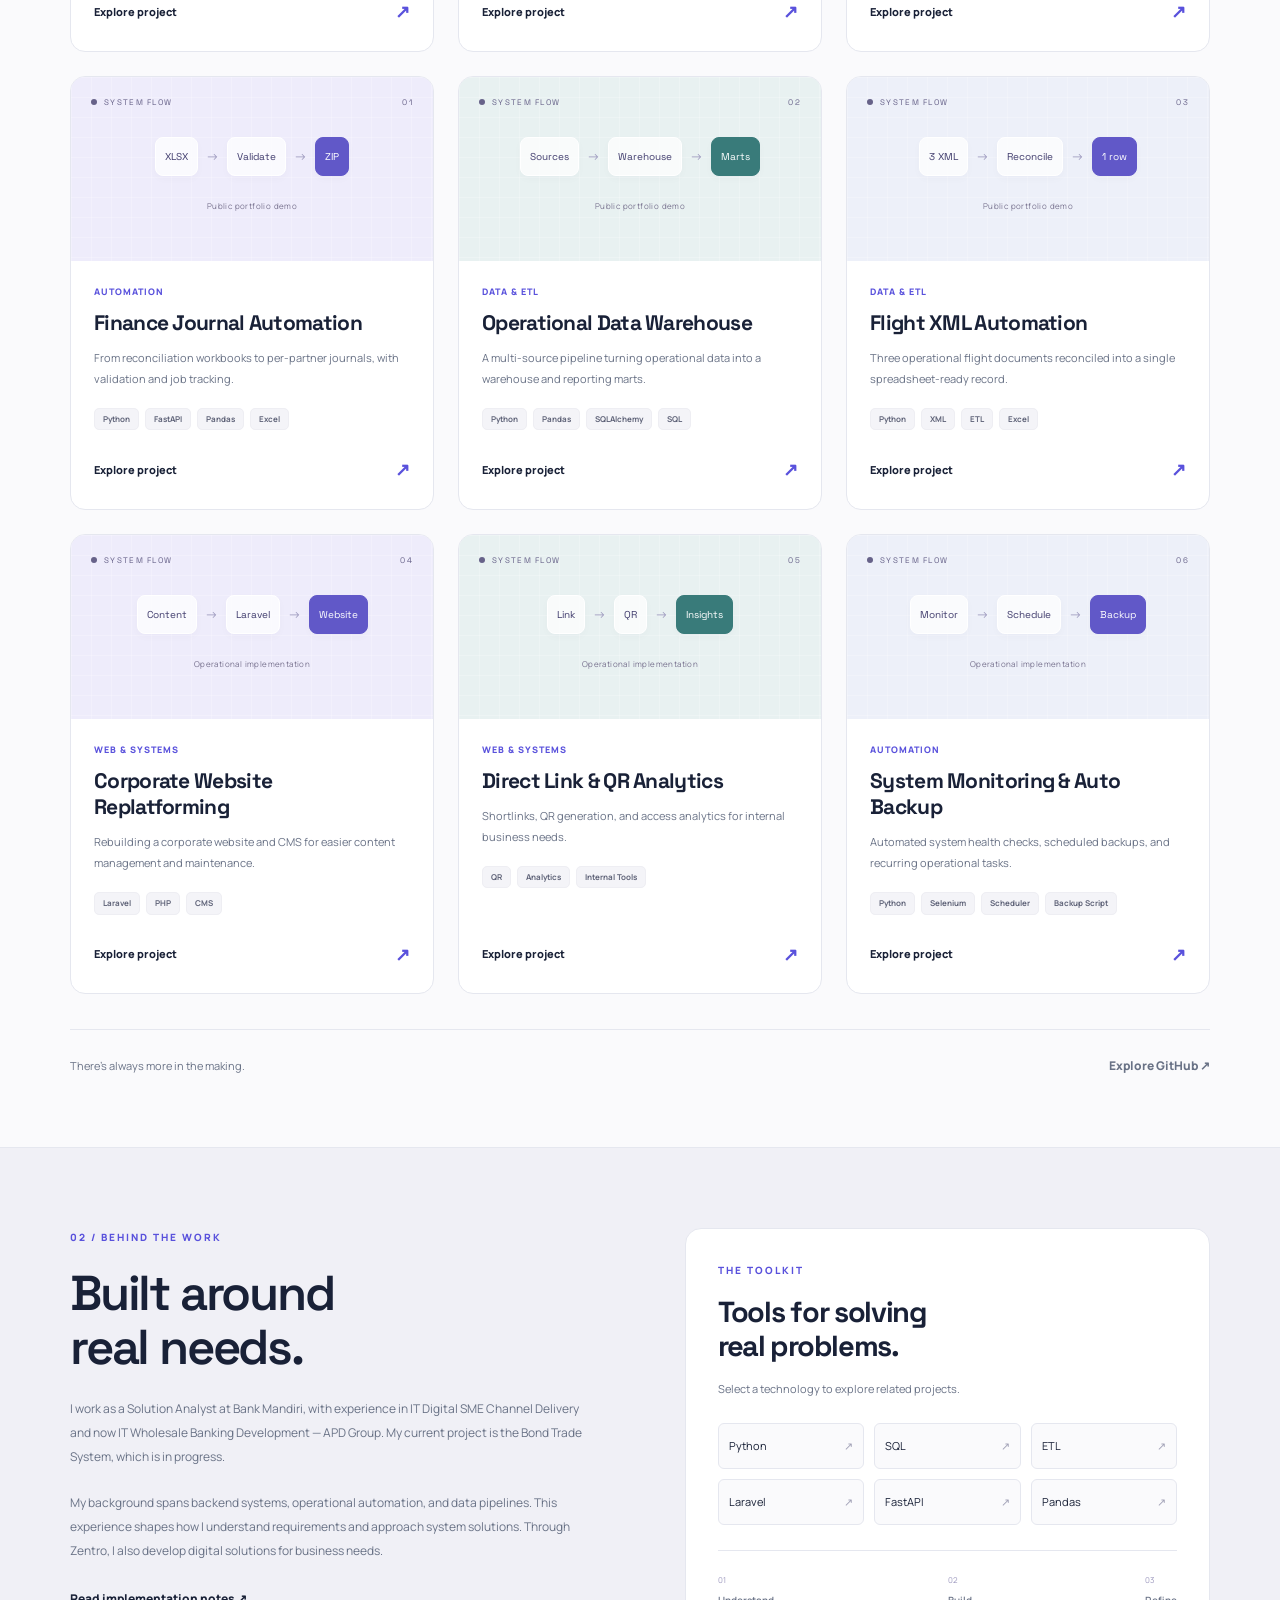
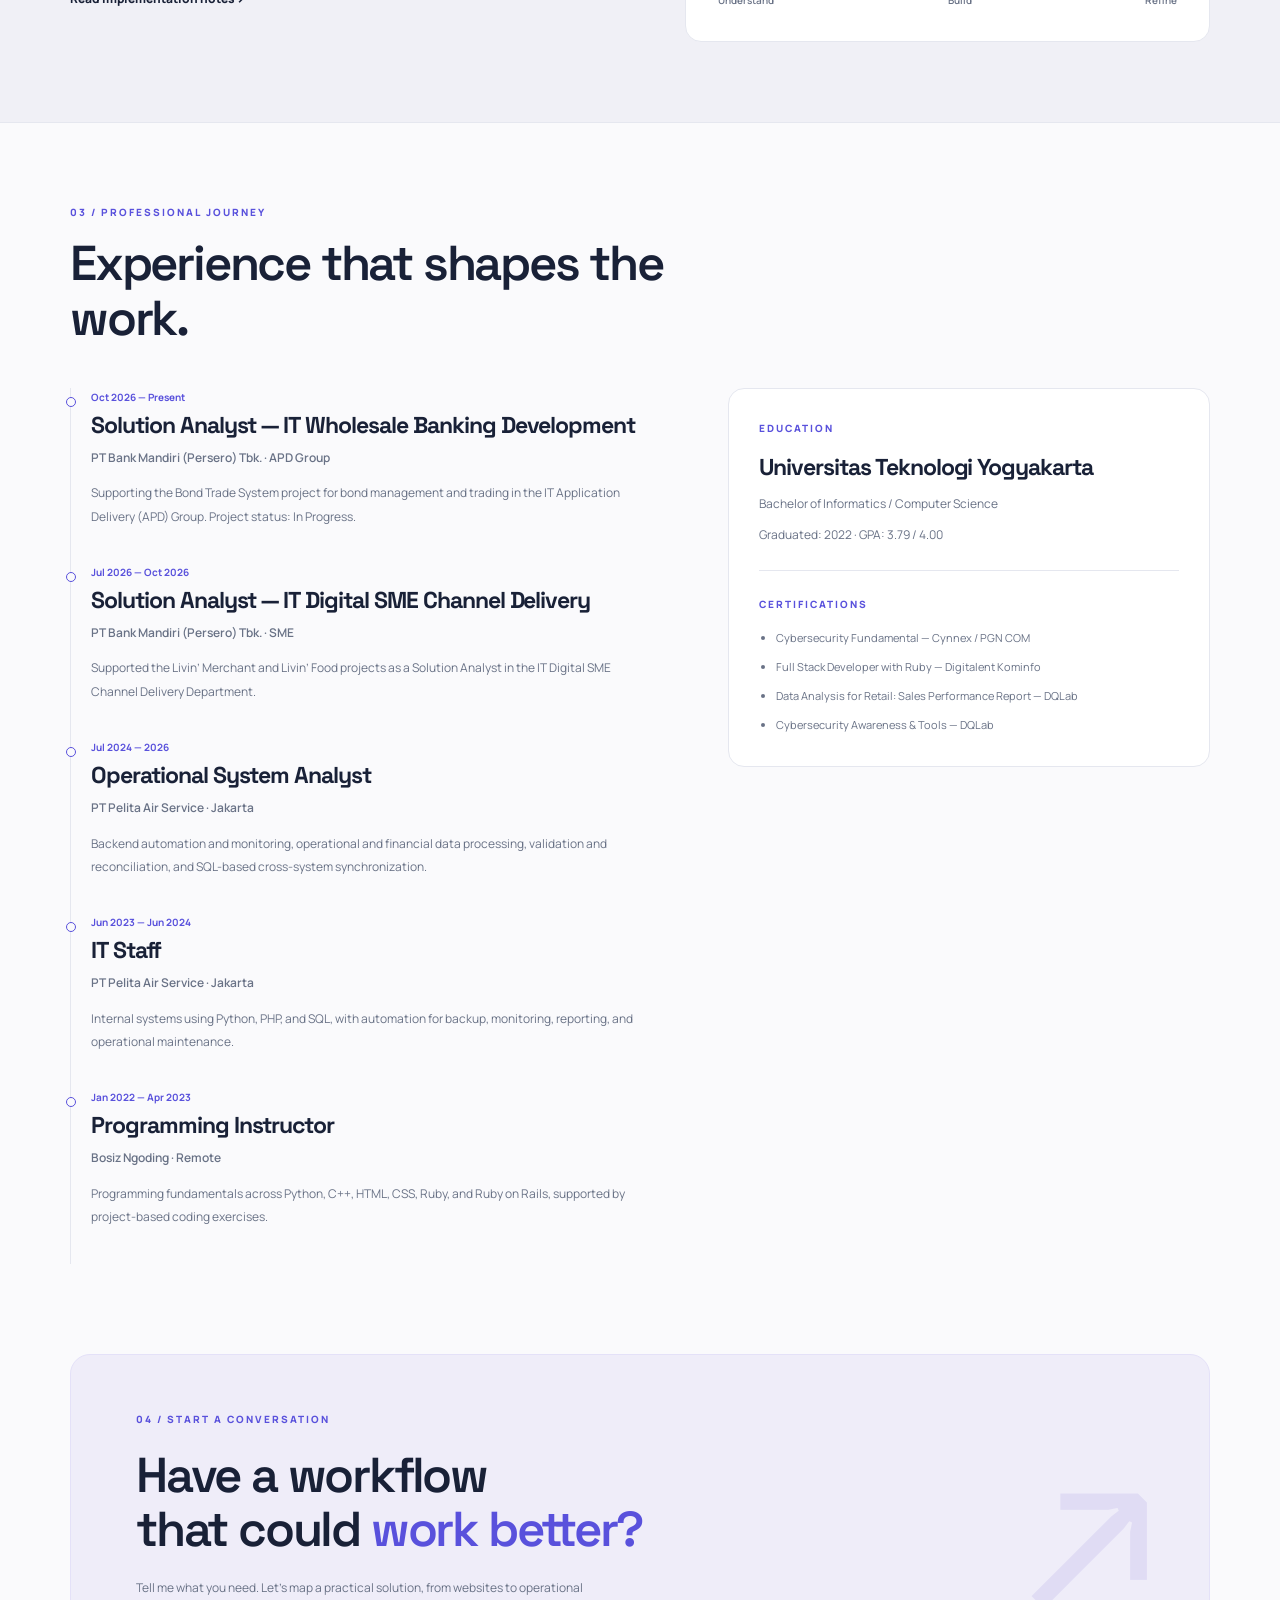
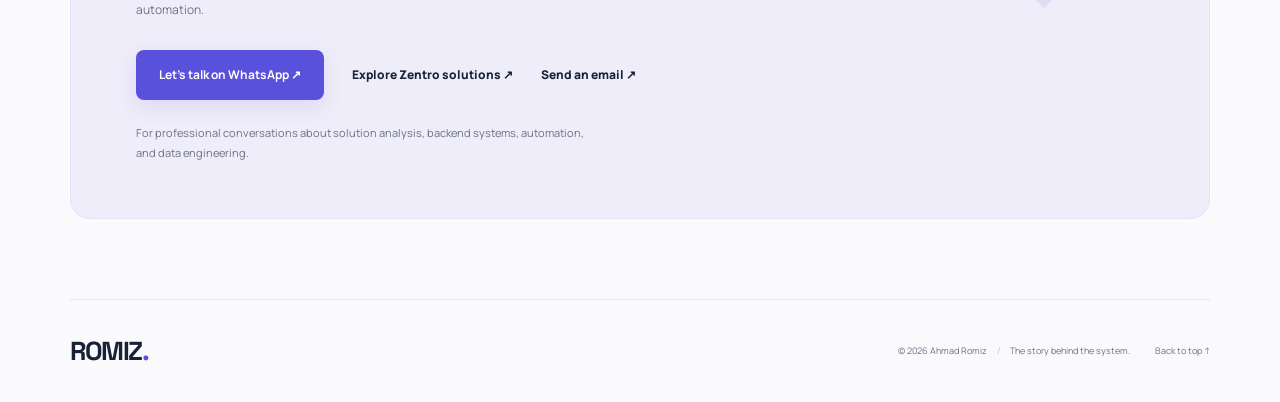
==== commit 4f6c8eb4: "Update current Mandiri roles and banking project experience" ====
--- a/index-en.html
+++ b/index-en.html
@@ -1,9 +1,9 @@
 <!DOCTYPE html>
 <html lang="en"><head>
 <meta charset="UTF-8"><meta name="viewport" content="width=device-width, initial-scale=1.0">
-<title>Ahmad Romiz — Backend, Automation &amp; Data Engineer</title>
-<meta name="description" content="Ahmad Romiz portfolio. Explore backend systems, workflow automation, and data pipelines with implementation case studies.">
-<meta name="theme-color" content="#fafafc"><meta property="og:title" content="Ahmad Romiz — Cerita &amp; Karya"><meta property="og:description" content="Backend · Automation · Data Engineering"><meta property="og:type" content="website"><meta property="og:image" content="https://ahmadromiz1.github.io/assets/profile.jpg">
+<title>Ahmad Romiz — Solution Analyst | Backend, Automation &amp; Data</title>
+<meta name="description" content="Ahmad Romiz portfolio, Solution Analyst at Bank Mandiri — APD Group. Bond Trade System (in progress), Livin’ Merchant, Livin’ Food, backend, automation, and data project experience.">
+<meta name="theme-color" content="#fafafc"><meta property="og:title" content="Ahmad Romiz — Solution Analyst"><meta property="og:description" content="Bank Mandiri · APD Group · Bond Trade System (In Progress) · Livin’ Merchant · Livin’ Food"><meta property="og:type" content="website"><meta property="og:image" content="https://ahmadromiz1.github.io/assets/profile.jpg">
 <link rel="icon" type="image/png" href="assets/logo/logo%20only.png"><link rel="preconnect" href="https://fonts.googleapis.com"><link rel="preconnect" href="https://fonts.gstatic.com" crossorigin=""><link href="https://fonts.googleapis.com/css2?family=Manrope:wght@400;500;600;700;800&amp;family=Space+Grotesk:wght@400;500;600;700&amp;display=swap" rel="stylesheet"><link rel="stylesheet" href="portfolio.css">
 <script src="portfolio-data.js" defer=""></script><script src="portfolio.js" defer=""></script>
 <link rel="canonical" href="https://ahmadromiz1.github.io/index-en.html"></head>
@@ -11,9 +11,9 @@
 <a class="skip-link" href="#main">Skip to content</a>
 <header class="site-header wrap"><a class="wordmark" href="index-en.html" aria-label="Cerita Romiz">ROMIZ<span>.</span></a><nav aria-label="Main navigation"><a href="#work">Work</a><a href="#experience">Experience</a><a href="#about">About</a><a class="nav-contact" href="#contact">Let’s talk <span aria-hidden="true">↗</span></a></nav><div class="language" aria-label="Language"><a href="index.html" lang="id">ID</a><span>/</span><a href="index-en.html" lang="en" aria-current="page">EN</a></div></header>
 <main id="main">
-<section class="hero wrap" aria-labelledby="hero-title"><div class="hero-copy"><p class="eyebrow"><span class="status-dot"></span> STORIES, CODE, AND SOLUTIONS.</p><p class="intro">Hi, I’m <strong>Ahmad Romiz.</strong></p><h1 id="hero-title">Better workflows.<br>Thoughtful <span>systems.</span></h1><p class="hero-description">Backend, Automation &amp; Data Engineer. I turn manual work into structured digital workflows—from finance reconciliation to data pipelines.</p><div class="hero-actions"><a class="button primary" href="#work">Explore my work <span aria-hidden="true">↓</span></a><a class="text-link" href="https://github.com/ahmadromiz1" target="_blank" rel="noopener noreferrer">GitHub <span aria-hidden="true">↗</span></a></div><div class="hero-socials"><a href="https://linkedin.com/in/ahmadromiz" target="_blank" rel="noopener noreferrer">LinkedIn ↗</a><a href="mailto:ahmadromiz01@gmail.com">Email ↗</a></div></div><div class="hero-art"><div class="portrait-frame"><img src="assets/profile.jpg" alt="Ahmad Romiz" fetchpriority="high"><div class="portrait-caption"><span>AHMAD ROMIZ</span><span>ENGINEER / BUILDER</span></div></div><div class="floating-note"><span class="note-icon" aria-hidden="true">&lt;/&gt;</span><div><strong>From problem to solution.</strong><small>Backend · Automation · Data</small></div></div><span class="art-coordinate" aria-hidden="true">01 / BUILD WITH PURPOSE</span></div></section>
-<div class="expertise-strip"><div class="wrap"><span>MY FOCUS</span><p>Backend Engineering <b>✳</b> Workflow Automation <b>✳</b> Data &amp; ETL <b>✳</b> Internal Tools</p></div></div>
-<section class="work-section wrap" id="work" aria-labelledby="work-title"><span id="projects"></span><div class="section-heading"><div><p class="eyebrow">01 / SELECTED WORK</p><h2 id="work-title">Code with context.</h2></div><p>Behind every project is a process worth improving. Open a project to read its story.</p></div><div class="filter-bar" role="group" aria-label="Project filters"><button type="button" class="filter" data-filter="all" aria-pressed="true">All projects</button><button type="button" class="filter" data-filter="automation" aria-pressed="false">Automation</button><button type="button" class="filter" data-filter="data" aria-pressed="false">Data &amp; ETL</button><button type="button" class="filter" data-filter="web" aria-pressed="false">Web &amp; Systems</button></div><div class="active-filter" hidden=""><span id="filter-label"></span><button type="button" id="reset-filter">Clear filter ×</button></div><p id="project-status" class="sr-only" role="status" aria-live="polite"></p><div class="projects-grid"><article class="project-card" data-category="automation" data-tech="Python FastAPI Pandas Excel">
+<section class="hero wrap" aria-labelledby="hero-title"><div class="hero-copy"><p class="eyebrow"><span class="status-dot"></span> SOLUTION ANALYST / BANK MANDIRI</p><p class="intro">Hi, I’m <strong>Ahmad Romiz.</strong></p><h1 id="hero-title">Better workflows.<br>Thoughtful <span>systems.</span></h1><p class="hero-description">Solution Analyst at Bank Mandiri, currently in APD Group working on the Bond Trade System. Previously supported Livin’ Merchant and Livin’ Food in SME, with a background in backend, automation, and data engineering.</p><div class="hero-actions"><a class="button primary" href="#work">Explore my work <span aria-hidden="true">↓</span></a><a class="text-link" href="https://github.com/ahmadromiz1" target="_blank" rel="noopener noreferrer">GitHub <span aria-hidden="true">↗</span></a></div><div class="hero-socials"><a href="https://linkedin.com/in/ahmadromiz" target="_blank" rel="noopener noreferrer">LinkedIn ↗</a><a href="mailto:ahmadromiz01@gmail.com">Email ↗</a></div></div><div class="hero-art"><div class="portrait-frame"><img src="assets/profile.jpg" alt="Ahmad Romiz" fetchpriority="high"><div class="portrait-caption"><span>AHMAD ROMIZ</span><span>SOLUTION ANALYST / ENGINEER</span></div></div><div class="floating-note"><span class="note-icon" aria-hidden="true">&lt;/&gt;</span><div><strong>Solution Analyst</strong><small>Bank Mandiri · APD Group</small></div></div><span class="art-coordinate" aria-hidden="true">01 / BUILD WITH PURPOSE</span></div></section>
+<div class="expertise-strip"><div class="wrap"><span>MY FOCUS</span><p>Solution Analysis <b>✳</b> Backend Engineering <b>✳</b> Workflow Automation <b>✳</b> Data &amp; ETL</p></div></div>
+<section class="work-section wrap" id="work" aria-labelledby="work-title"><span id="projects"></span><div class="section-heading"><div><p class="eyebrow">01 / SELECTED WORK</p><h2 id="work-title">Code with context.</h2></div><p>Behind every project is a process worth improving. Open a project to read its story.</p></div><div class="filter-bar" role="group" aria-label="Project filters"><button type="button" class="filter" data-filter="all" aria-pressed="true">All projects</button><button type="button" class="filter" data-filter="banking" aria-pressed="false">Banking</button><button type="button" class="filter" data-filter="automation" aria-pressed="false">Automation</button><button type="button" class="filter" data-filter="data" aria-pressed="false">Data &amp; ETL</button><button type="button" class="filter" data-filter="web" aria-pressed="false">Web &amp; Systems</button></div><div class="active-filter" hidden=""><span id="filter-label"></span><button type="button" id="reset-filter">Clear filter ×</button></div><p id="project-status" class="sr-only" role="status" aria-live="polite"></p><div class="projects-grid"><article class="project-card" data-category="banking" data-tech="Solution Analysis APD"><div class="project-visual visual-banking"><div class="visual-label"><span class="status-dot"></span> BANK MANDIRI <span>01</span></div><div class="flow"><span class="flow-node">APD</span><span class="flow-arrow" aria-hidden="true">→</span><span class="flow-node">Bond Trade</span><span class="flow-arrow" aria-hidden="true">→</span><span class="flow-node">In Progress</span></div><div class="visual-caption">In progress</div></div><div class="project-copy"><p class="project-type">Banking / Professional experience</p><h3>Bond Trade System</h3><span class="project-status-badge">In Progress</span><p>A bond management and trading project in Bank Mandiri’s APD Group. Currently in progress.</p><div class="tags"><span>Solution Analysis</span><span>APD</span></div><button class="project-open" type="button" data-project="bond-trade" aria-haspopup="dialog">Explore project <span aria-hidden="true">↗</span><span class="sr-only">: Bond Trade System</span></button></div></article><article class="project-card" data-category="banking" data-tech="Solution Analysis SME"><div class="project-visual visual-banking"><div class="visual-label"><span class="status-dot"></span> BANK MANDIRI <span>02</span></div><div class="flow"><span class="flow-node">Mandiri</span><span class="flow-arrow" aria-hidden="true">→</span><span class="flow-node">SME</span><span class="flow-arrow" aria-hidden="true">→</span><span class="flow-node">Merchant</span></div><div class="visual-caption">IT Digital SME Channel Delivery</div></div><div class="project-copy"><p class="project-type">Banking / Professional experience</p><h3>Livin’ Merchant</h3><p>Livin’ Merchant project experience as a Solution Analyst in Bank Mandiri’s IT Digital SME Channel Delivery.</p><div class="tags"><span>Solution Analysis</span><span>SME</span></div><button class="project-open" type="button" data-project="livin-merchant" aria-haspopup="dialog">Explore project <span aria-hidden="true">↗</span><span class="sr-only">: Livin’ Merchant</span></button></div></article><article class="project-card" data-category="banking" data-tech="Solution Analysis SME"><div class="project-visual visual-banking"><div class="visual-label"><span class="status-dot"></span> BANK MANDIRI <span>03</span></div><div class="flow"><span class="flow-node">Mandiri</span><span class="flow-arrow" aria-hidden="true">→</span><span class="flow-node">SME</span><span class="flow-arrow" aria-hidden="true">→</span><span class="flow-node">Food</span></div><div class="visual-caption">IT Digital SME Channel Delivery</div></div><div class="project-copy"><p class="project-type">Banking / Professional experience</p><h3>Livin’ Food</h3><p>Livin’ Food project experience during the Solution Analyst assignment in Bank Mandiri’s SME team.</p><div class="tags"><span>Solution Analysis</span><span>SME</span></div><button class="project-open" type="button" data-project="livin-food" aria-haspopup="dialog">Explore project <span aria-hidden="true">↗</span><span class="sr-only">: Livin’ Food</span></button></div></article><article class="project-card" data-category="automation" data-tech="Python FastAPI Pandas Excel">
   <div class="project-visual visual-0"><div class="visual-label"><span class="status-dot"></span> SYSTEM FLOW <span>01</span></div><div class="flow"><span class="flow-node">XLSX</span><span class="flow-arrow" aria-hidden="true">→</span><span class="flow-node">Validate</span><span class="flow-arrow" aria-hidden="true">→</span><span class="flow-node">ZIP</span></div><div class="visual-caption">Public portfolio demo</div></div>
   <div class="project-copy"><p class="project-type">Automation</p><h3>Finance Journal Automation</h3><p>From reconciliation workbooks to per-partner journals, with validation and job tracking.</p><div class="tags"><span>Python</span><span>FastAPI</span><span>Pandas</span><span>Excel</span></div><button class="project-open" type="button" data-project="journal" aria-haspopup="dialog">Explore project <span aria-hidden="true">↗</span><span class="sr-only">: Finance Journal Automation</span></button></div></article><article class="project-card" data-category="data" data-tech="Python Pandas SQLAlchemy SQL">
   <div class="project-visual visual-1"><div class="visual-label"><span class="status-dot"></span> SYSTEM FLOW <span>02</span></div><div class="flow"><span class="flow-node">Sources</span><span class="flow-arrow" aria-hidden="true">→</span><span class="flow-node">Warehouse</span><span class="flow-arrow" aria-hidden="true">→</span><span class="flow-node">Marts</span></div><div class="visual-caption">Public portfolio demo</div></div>
@@ -26,8 +26,9 @@
   <div class="project-copy"><p class="project-type">Web &amp; Systems</p><h3>Direct Link &amp; QR Analytics</h3><p>Shortlinks, QR generation, and access analytics for internal business needs.</p><div class="tags"><span>QR</span><span>Analytics</span><span>Internal Tools</span></div><button class="project-open" type="button" data-project="links" aria-haspopup="dialog">Explore project <span aria-hidden="true">↗</span><span class="sr-only">: Direct Link &amp; QR Analytics</span></button></div></article><article class="project-card" data-category="automation" data-tech="Python Selenium Scheduler Backup Script">
   <div class="project-visual visual-5"><div class="visual-label"><span class="status-dot"></span> SYSTEM FLOW <span>06</span></div><div class="flow"><span class="flow-node">Monitor</span><span class="flow-arrow" aria-hidden="true">→</span><span class="flow-node">Schedule</span><span class="flow-arrow" aria-hidden="true">→</span><span class="flow-node">Backup</span></div><div class="visual-caption">Operational implementation</div></div>
   <div class="project-copy"><p class="project-type">Automation</p><h3>System Monitoring &amp; Auto Backup</h3><p>Automated system health checks, scheduled backups, and recurring operational tasks.</p><div class="tags"><span>Python</span><span>Selenium</span><span>Scheduler</span><span>Backup Script</span></div><button class="project-open" type="button" data-project="monitoring" aria-haspopup="dialog">Explore project <span aria-hidden="true">↗</span><span class="sr-only">: System Monitoring &amp; Auto Backup</span></button></div></article></div><p class="empty-state" hidden="">No projects match these filters. Try clearing the filters.</p><div class="archive-link"><span>There’s always more in the making.</span><a class="text-link" href="https://github.com/ahmadromiz1?tab=repositories" target="_blank" rel="noopener noreferrer">Explore GitHub ↗</a></div><noscript><p>Enable JavaScript to open project details. Case studies are also available in <a href="/cerita-romiz/cerita-en.html">implementation notes</a>.</p></noscript></section>
-<section class="about-section" id="about"><div class="wrap about-grid"><div><p class="eyebrow">02 / BEHIND THE WORK</p><h2>Built around<br>real needs.</h2><p>I build backends, automation, and internal tools that help daily operations run more smoothly. My focus is on workflows, data quality, and maintainable systems.</p><p>Through Zentro, I bring this approach to business needs: understand the process, map the solution, and build systems for everyday use.</p><a class="text-link" href="/cerita-romiz/cerita-en.html">Read implementation notes ↗</a></div><div class="skills-panel"><span id="skills"></span><p class="eyebrow">THE TOOLKIT</p><h3>Tools for solving<br>real problems.</h3><p>Select a technology to explore related projects.</p><div class="skills-grid"><button class="skill" type="button" data-skill="Python" aria-pressed="false">Python<span aria-hidden="true">↗</span></button><button class="skill" type="button" data-skill="SQL" aria-pressed="false">SQL<span aria-hidden="true">↗</span></button><button class="skill" type="button" data-skill="ETL" aria-pressed="false">ETL<span aria-hidden="true">↗</span></button><button class="skill" type="button" data-skill="Laravel" aria-pressed="false">Laravel<span aria-hidden="true">↗</span></button><button class="skill" type="button" data-skill="FastAPI" aria-pressed="false">FastAPI<span aria-hidden="true">↗</span></button><button class="skill" type="button" data-skill="Pandas" aria-pressed="false">Pandas<span aria-hidden="true">↗</span></button></div><div class="approach"><span>01 <strong>Understand</strong></span><span>02 <strong>Build</strong></span><span>03 <strong>Refine</strong></span></div></div></div></section>
-<section id="experience" class="experience-section wrap"><div class="section-heading"><div><p class="eyebrow">03 / PROFESSIONAL JOURNEY</p><h2>Experience that shapes the work.</h2></div></div><div class="career-layout"><div class="career-timeline"><article class="career-item"><p class="career-date">Jul 2024 — Present</p><h3>Operational System Analyst</h3><p class="career-company">PT Pelita Air Service · Jakarta</p><p>Backend automation and monitoring, operational and financial data processing, validation and reconciliation, and SQL-based cross-system synchronization.</p></article><article class="career-item"><p class="career-date">Jun 2023 — Jun 2024</p><h3>IT Staff</h3><p class="career-company">PT Pelita Air Service · Jakarta</p><p>Internal systems using Python, PHP, and SQL, with automation for backup, monitoring, reporting, and operational maintenance.</p></article><article class="career-item"><p class="career-date">Jan 2022 — Apr 2023</p><h3>Programming Instructor</h3><p class="career-company">Bosiz Ngoding · Remote</p><p>Programming fundamentals across Python, C++, HTML, CSS, Ruby, and Ruby on Rails, supported by project-based coding exercises.</p></article></div><aside class="education-panel" id="education"><p class="eyebrow">EDUCATION</p><h3>Universitas Teknologi Yogyakarta</h3><p>Bachelor of Informatics / Computer Science</p><p>Graduated: 2022 · GPA: 3.79 / 4.00</p><div class="certifications"><p class="eyebrow">CERTIFICATIONS</p><ul><li>Cybersecurity Fundamental — Cynnex / PGN COM</li><li>Full Stack Developer with Ruby — Digitalent Kominfo</li><li>Data Analysis for Retail: Sales Performance Report — DQLab</li><li>Cybersecurity Awareness &amp; Tools — DQLab</li></ul></div></aside></div></section><section class="contact-section wrap" id="contact"><div class="contact-panel"><p class="eyebrow">04 / START A CONVERSATION</p><h2>Have a workflow<br>that could <span>work better?</span></h2><p>Tell me what you need. Let’s map a practical solution, from websites to operational automation.</p><div class="hero-actions"><a class="button primary" href="https://wa.me/6285742864832?text=Hi%20Romiz%2C%20I%20would%20like%20to%20discuss%20a%20project." target="_blank" rel="noopener noreferrer">Let’s talk on WhatsApp ↗</a><a class="text-link" href="/cerita-romiz/jual-en.html">Explore Zentro solutions ↗</a><a class="text-link" href="mailto:ahmadromiz01@gmail.com">Send an email ↗</a></div><p class="career-contact">Open to conversations about backend, data engineering, ETL, and internal tools roles.</p></div></section>
+<section class="about-section" id="about"><div class="wrap about-grid"><div><p class="eyebrow">02 / BEHIND THE WORK</p><h2>Built around<br>real needs.</h2><p>I work as a Solution Analyst at Bank Mandiri, with experience in IT Digital SME Channel Delivery and now IT Wholesale Banking Development — APD Group. My current project is the Bond Trade System, which is in progress.</p><p>My background spans backend systems, operational automation, and data pipelines. This experience shapes how I understand requirements and approach system solutions. Through Zentro, I also develop digital solutions for business needs.</p><a class="text-link" href="/cerita-romiz/cerita-en.html">Read implementation notes ↗</a></div><div class="skills-panel"><span id="skills"></span><p class="eyebrow">THE TOOLKIT</p><h3>Tools for solving<br>real problems.</h3><p>Select a technology to explore related projects.</p><div class="skills-grid"><button class="skill" type="button" data-skill="Python" aria-pressed="false">Python<span aria-hidden="true">↗</span></button><button class="skill" type="button" data-skill="SQL" aria-pressed="false">SQL<span aria-hidden="true">↗</span></button><button class="skill" type="button" data-skill="ETL" aria-pressed="false">ETL<span aria-hidden="true">↗</span></button><button class="skill" type="button" data-skill="Laravel" aria-pressed="false">Laravel<span aria-hidden="true">↗</span></button><button class="skill" type="button" data-skill="FastAPI" aria-pressed="false">FastAPI<span aria-hidden="true">↗</span></button><button class="skill" type="button" data-skill="Pandas" aria-pressed="false">Pandas<span aria-hidden="true">↗</span></button></div><div class="approach"><span>01 <strong>Understand</strong></span><span>02 <strong>Build</strong></span><span>03 <strong>Refine</strong></span></div></div></div></section>
+<section id="experience" class="experience-section wrap"><div class="section-heading"><div><p class="eyebrow">03 / PROFESSIONAL JOURNEY</p><h2>Experience that shapes the work.</h2></div></div><div class="career-layout"><div class="career-timeline"><article class="career-item"><p class="career-date">Oct 2026 — Present</p><h3>Solution Analyst — IT Wholesale Banking Development</h3><p class="career-company">PT Bank Mandiri (Persero) Tbk. · APD Group</p><p>Supporting the Bond Trade System project for bond management and trading in the IT Application Delivery (APD) Group. Project status: In Progress.</p></article><article class="career-item"><p class="career-date">Jul 2026 — Oct 2026</p><h3>Solution Analyst — IT Digital SME Channel Delivery</h3><p class="career-company">PT Bank Mandiri (Persero) Tbk. · SME</p><p>Supported the Livin’ Merchant and Livin’ Food projects as a Solution Analyst in the IT Digital SME Channel Delivery Department.</p></article><article class="career-item"><p class="career-date">Jul 2024 — 2026</p><h3>Operational System Analyst</h3><p class="career-company">PT Pelita Air Service · Jakarta</p><p>Backend automation and monitoring, operational and financial data processing, validation and reconciliation, and SQL-based cross-system synchronization.</p></article><article class="career-item"><p class="career-date">Jun 2023 — Jun 2024</p><h3>IT Staff</h3><p class="career-company">PT Pelita Air Service · Jakarta</p><p>Internal systems using Python, PHP, and SQL, with automation for backup, monitoring, reporting, and operational maintenance.</p></article><article class="career-item"><p class="career-date">Jan 2022 — Apr 2023</p><h3>Programming Instructor</h3><p class="career-company">Bosiz Ngoding · Remote</p><p>Programming fundamentals across Python, C++, HTML, CSS, Ruby, and Ruby on Rails, supported by project-based coding exercises.</p></article></div><aside class="education-panel" id="education"><p class="eyebrow">EDUCATION</p><h3>Universitas Teknologi Yogyakarta</h3><p>Bachelor of Informatics / Computer Science</p><p>Graduated: 2022 · GPA: 3.79 / 4.00</p><div class="certifications"><p class="eyebrow">CERTIFICATIONS</p><ul><li>Cybersecurity Fundamental — Cynnex / PGN COM</li><li>Full Stack Developer with Ruby — Digitalent Kominfo</li><li>Data Analysis for Retail: Sales Performance Report — DQLab</li><li>Cybersecurity Awareness &amp; Tools — DQLab</li></ul></div></aside></div></section><section class="contact-section wrap" id="contact"><div class="contact-panel"><p class="eyebrow">04 / START A CONVERSATION</p><h2>Have a workflow<br>that could <span>work better?</span></h2><p>Tell me what you need. Let’s map a practical solution, from websites to operational automation.</p><div class="hero-actions"><a class="button primary" href="https://wa.me/6285742864832?text=Hi%20Romiz%2C%20I%20would%20like%20to%20discuss%20a%20project." target="_blank" rel="noopener noreferrer">Let’s talk on WhatsApp ↗</a><a class="text-link" href="/cerita-romiz/jual-en.html">Explore Zentro solutions ↗</a><a class="text-link" href="mailto:ahmadromiz01@gmail.com">Send an email ↗</a></div><p class="career-contact">For professional conversations about solution analysis, backend systems, automation, and data engineering.</p></div></section>
 </main><footer class="wrap footer"><a class="wordmark" href="#">ROMIZ<span>.</span></a><p>© <span id="year">2026</span> Ahmad Romiz <span class="footer-divider">/</span> The story behind the system.</p><a href="#main">Back to top ↑</a></footer>
 <dialog id="project-dialog" aria-labelledby="dialog-title"><div class="dialog-top"><span class="eyebrow">PROJECT STORY</span><button class="dialog-close" type="button" aria-label="Close project details">×</button></div><div id="dialog-content"></div></dialog>
+
 </body></html>
--- a/portfolio.css
+++ b/portfolio.css
@@ -5,3 +5,6 @@
 /* Personal portfolio: career and education retained from the original site. */
 .hero-socials{display:flex;gap:24px;margin-top:24px;font-size:11px;font-weight:700;color:var(--muted)}.hero-socials a:hover{color:var(--purple)}.portrait-frame img{object-position:50% 25%}.experience-section{padding-block:80px 10px}.experience-section .section-heading{max-width:650px}.career-layout{display:grid;grid-template-columns:1.2fr 1fr;gap:80px;margin-top:42px}.career-timeline{padding-left:20px;border-left:1px solid var(--line)}.career-item{position:relative;padding-bottom:35px}.career-item:before{content:'';position:absolute;left:-25px;top:9px;width:8px;height:8px;border:1px solid var(--purple);border-radius:50%;background:var(--paper)}.career-date{font-size:10px;color:var(--purple);font-weight:700}.career-item h3{font-size:23px;margin-top:7px}.career-company{font-size:12px;margin-top:8px;font-weight:600}.career-item>p:last-child{font-size:12px;line-height:1.95;margin-top:13px}.education-panel{align-self:start;border:1px solid var(--line);border-radius:16px;background:white;padding:30px}.education-panel h3{font-size:23px;margin-top:16px;line-height:1.3}.education-panel>p:not(.eyebrow){font-size:12px;margin-top:10px}.certifications{border-top:1px solid var(--line);padding-top:24px;margin-top:24px}.certifications ul{padding-left:17px;margin-bottom:0}.certifications li{font-size:11px;line-height:1.9;color:var(--muted);margin-top:8px}.career-contact{font-size:11px!important;margin-top:23px!important}
 @media(max-width:780px){nav{gap:15px}.career-layout{gap:35px}}@media(max-width:560px){nav a[href='#about']{display:none}.site-header{gap:14px}nav{gap:12px;font-size:10px}.career-layout{grid-template-columns:1fr;gap:10px}.experience-section{padding-top:55px}.experience-section h2{font-size:34px}.education-panel{padding:26px}}
+
+/* Current banking projects and explicit work-in-progress status. */
+.visual-banking{background-color:#e8eef6}.visual-banking .flow-node:last-child{background:#234c79;border-color:#234c79}.project-status-badge{display:inline-flex;align-self:flex-start;margin-top:12px;padding:3px 9px;border:1px solid #e8d29b;border-radius:20px;background:#fff6dc;color:#7a570c;font-size:10px;font-weight:800;letter-spacing:.2px}#dialog-content>.project-status-badge{margin-top:15px}
